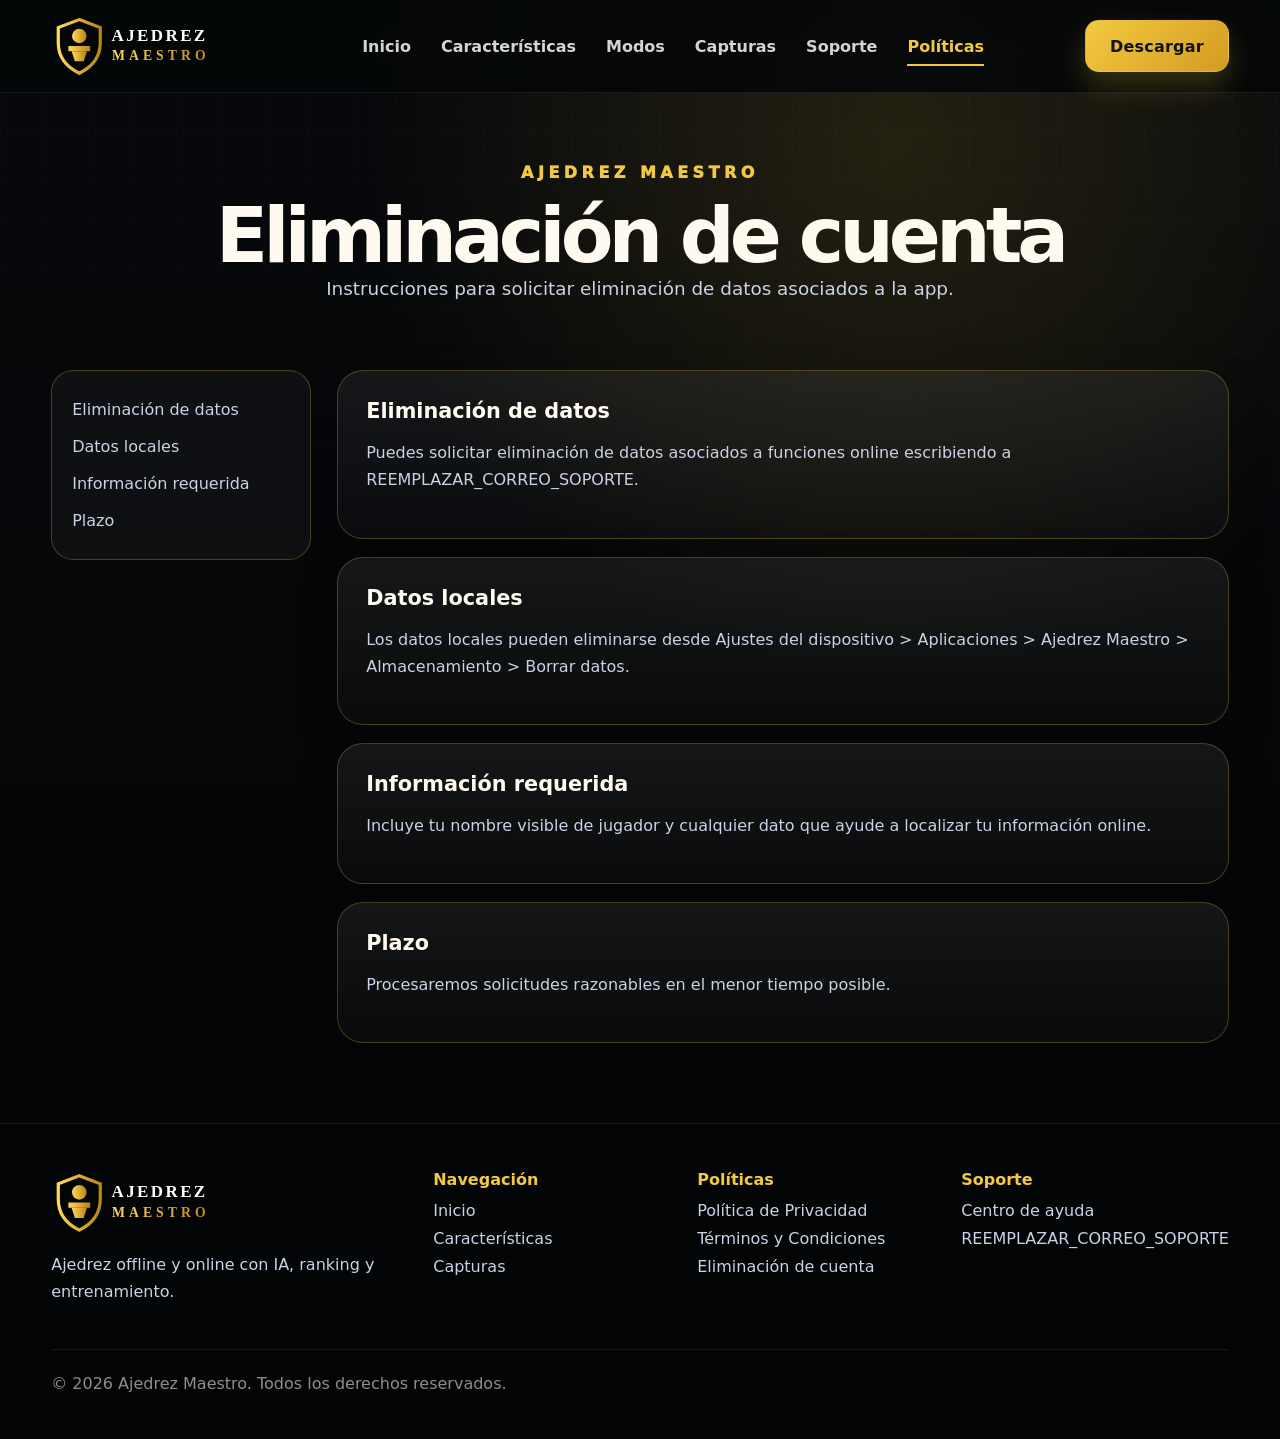
==== delete-account.html @ 15743182 "Sitio web oficial de Ajedrez Maestro" ====
<!doctype html><html lang="es"><head><meta charset="utf-8"><meta name="viewport" content="width=device-width, initial-scale=1">
<meta name="description" content="Ajedrez Maestro: ajedrez offline y online con IA, ranking, puzzles, academia y entrenamiento.">
<link rel="icon" href="assets/favicon.svg"><link rel="stylesheet" href="css/style.css"><title>Eliminación de cuenta | Ajedrez Maestro</title></head><body><header class="header">
  <div class="container nav">
    <a class="logo" href="index.html"><img src="assets/logo.svg" alt="Ajedrez Maestro"></a>
    <button class="menu-toggle" aria-label="Abrir menú">☰</button>
    <nav class="menu">
      <a class="" href="index.html">Inicio</a>
      <a href="index.html#caracteristicas">Características</a>
      <a href="index.html#modos">Modos</a>
      <a href="index.html#capturas">Capturas</a>
      <a class="" href="support.html">Soporte</a>
      <a class="active" href="privacy.html">Políticas</a>
    </nav>
    <a class="btn" href="index.html#descargar">Descargar</a>
  </div>
</header>
<main><section class="page-hero"><div class="container"><div class="kicker">Ajedrez Maestro</div><h1>Eliminación de cuenta</h1><p class="section-sub">Instrucciones para solicitar eliminación de datos asociados a la app.</p></div></section>
<section class="page-content"><div class="container policy-grid"><aside class="toc"><a href="#1">Eliminación de datos</a>
<a href="#2">Datos locales</a>
<a href="#3">Información requerida</a>
<a href="#4">Plazo</a></aside><div class="policy-stack"><section class="policy-card" id="1"><h3>Eliminación de datos</h3><p>Puedes solicitar eliminación de datos asociados a funciones online escribiendo a REEMPLAZAR_CORREO_SOPORTE.</p></section>
<section class="policy-card" id="2"><h3>Datos locales</h3><p>Los datos locales pueden eliminarse desde Ajustes del dispositivo > Aplicaciones > Ajedrez Maestro > Almacenamiento > Borrar datos.</p></section>
<section class="policy-card" id="3"><h3>Información requerida</h3><p>Incluye tu nombre visible de jugador y cualquier dato que ayude a localizar tu información online.</p></section>
<section class="policy-card" id="4"><h3>Plazo</h3><p>Procesaremos solicitudes razonables en el menor tiempo posible.</p></section></div></div></section></main><footer class="footer">
  <div class="container footer-grid">
    <div>
      <img src="assets/logo.svg" alt="Ajedrez Maestro" style="width:210px">
      <p style="color:var(--muted);line-height:1.7">Ajedrez offline y online con IA, ranking y entrenamiento.</p>
    </div>
    <div><h4>Navegación</h4><a href="index.html">Inicio</a><a href="index.html#caracteristicas">Características</a><a href="index.html#capturas">Capturas</a></div>
    <div><h4>Políticas</h4><a href="privacy.html">Política de Privacidad</a><a href="terms.html">Términos y Condiciones</a><a href="delete-account.html">Eliminación de cuenta</a></div>
    <div><h4>Soporte</h4><a href="support.html">Centro de ayuda</a><a href="mailto:REEMPLAZAR_CORREO_SOPORTE">REEMPLAZAR_CORREO_SOPORTE</a></div>
  </div>
  <div class="container copyright">© 2026 Ajedrez Maestro. Todos los derechos reservados.</div>
</footer>
<div class="lightbox"><button class="close-lightbox">×</button><img alt="Captura de Ajedrez Maestro"></div>
<script src="js/app.js"></script></body></html>
---- css/style.css ----
:root{
  --bg:#050607;
  --bg2:#0a0d12;
  --panel:#111720;
  --panel2:#171d26;
  --gold:#f3c942;
  --gold2:#b98516;
  --text:#fffaf0;
  --muted:#c9d3e5;
  --line:rgba(243,201,66,.25);
  --shadow:0 22px 70px rgba(0,0,0,.45);
  --radius:26px;
}
*{box-sizing:border-box}
html{scroll-behavior:smooth}
body{
  margin:0;
  font-family:system-ui,-apple-system,Segoe UI,Roboto,Ubuntu,Cantarell,"Helvetica Neue",Arial,sans-serif;
  color:var(--text);
  background:
    radial-gradient(circle at 70% 10%, rgba(243,201,66,.13), transparent 34%),
    linear-gradient(180deg,#06080b 0%,#030405 100%);
}
body::before{
  content:"";
  position:fixed; inset:0; pointer-events:none; z-index:-1;
  background-image:
    linear-gradient(rgba(255,255,255,.025) 1px,transparent 1px),
    linear-gradient(90deg,rgba(255,255,255,.025) 1px,transparent 1px);
  background-size:44px 44px;
  mask-image:linear-gradient(to bottom,black,transparent 75%);
}
a{color:inherit;text-decoration:none}
img{max-width:100%;display:block}
.container{width:min(1180px,92%);margin:auto}
.header{
  position:sticky; top:0; z-index:50;
  background:rgba(4,6,8,.86);
  backdrop-filter:blur(18px);
  border-bottom:1px solid rgba(255,255,255,.08);
}
.nav{height:92px;display:flex;align-items:center;justify-content:space-between;gap:24px}
.logo{display:flex;align-items:center;gap:14px}
.logo img{width:210px;height:auto}
.menu{display:flex;align-items:center;gap:30px;font-weight:800;color:rgba(255,255,255,.83)}
.menu a{position:relative}
.menu a::after{content:"";position:absolute;left:0;right:0;bottom:-10px;height:2px;background:var(--gold);transform:scaleX(0);transition:.25s}
.menu a:hover,.menu a.active{color:var(--gold)}
.menu a:hover::after,.menu a.active::after{transform:scaleX(1)}
.btn{
  display:inline-flex;align-items:center;justify-content:center;gap:10px;
  min-height:52px;padding:0 24px;border-radius:14px;
  border:1px solid var(--line);font-weight:900;letter-spacing:.2px;
  background:linear-gradient(135deg,var(--gold),#d49b22);color:#111;
  box-shadow:0 14px 30px rgba(243,201,66,.22);
}
.btn.secondary{background:transparent;color:var(--gold);box-shadow:none}
.menu-toggle{display:none;background:transparent;color:#fff;border:1px solid var(--line);border-radius:12px;padding:10px 12px;font-size:22px}
.hero{
  position:relative;
  padding:92px 0 70px;
  overflow:hidden;
}
.hero-grid{display:grid;grid-template-columns:1.02fr .98fr;gap:56px;align-items:center}
.kicker{color:var(--gold);font-weight:1000;letter-spacing:.28em;text-transform:uppercase;margin-bottom:18px}
h1{
  margin:0;
  font-size:clamp(3rem,7vw,6.8rem);
  line-height:.95;
  letter-spacing:-.065em;
}
h1 span,.section-title span{color:var(--gold)}
.hero p{font-size:clamp(1.05rem,2vw,1.45rem);line-height:1.65;color:var(--muted);max-width:660px}
.actions{display:flex;flex-wrap:wrap;gap:16px;margin-top:28px}
.hero-card{
  position:relative;
  border:1px solid var(--line);
  border-radius:32px;
  padding:18px;
  background:linear-gradient(180deg,rgba(255,255,255,.06),rgba(255,255,255,.025));
  box-shadow:var(--shadow);
  transform:perspective(1000px) rotateY(-5deg);
}
.hero-card img{border-radius:24px;aspect-ratio:3/2;object-fit:cover}
.badge-row{display:flex;gap:14px;flex-wrap:wrap;margin-top:24px}
.badge{padding:10px 14px;border:1px solid var(--line);border-radius:999px;background:rgba(255,255,255,.04);color:var(--muted);font-weight:700}
.section{padding:80px 0;border-top:1px solid rgba(255,255,255,.07)}
.section-head{text-align:center;margin-bottom:42px}
.section-title{font-size:clamp(2.3rem,5vw,4.2rem);line-height:1;margin:0 0 16px;letter-spacing:-.045em}
.section-sub{color:var(--muted);font-size:1.15rem;max-width:760px;margin:auto;line-height:1.7}
.features{display:grid;grid-template-columns:repeat(4,1fr);gap:18px}
.feature,.mode,.policy-card{
  background:linear-gradient(180deg,rgba(255,255,255,.065),rgba(255,255,255,.025));
  border:1px solid var(--line);
  border-radius:var(--radius);
  padding:28px;
  box-shadow:0 16px 42px rgba(0,0,0,.23);
}
.icon{width:56px;height:56px;border-radius:18px;display:grid;place-items:center;background:rgba(243,201,66,.1);color:var(--gold);font-size:28px;margin-bottom:18px}
.feature h3,.mode h3,.policy-card h3{margin:0 0 10px;font-size:1.3rem}
.feature p,.mode p,.policy-card p,.page-content p,.page-content li{color:var(--muted);line-height:1.7}
.modes{display:grid;grid-template-columns:repeat(3,1fr);gap:18px}
.gallery-wrap{position:relative}
.gallery{
  display:flex;gap:20px;overflow-x:auto;scroll-snap-type:x mandatory;padding:8px 0 18px;
  scrollbar-color:var(--gold) rgba(255,255,255,.08);
}
.shot{
  min-width:250px;scroll-snap-align:center;
  border:1px solid var(--line);border-radius:28px;padding:10px;
  background:linear-gradient(180deg,#171d26,#080a0d);
  box-shadow:var(--shadow);cursor:pointer;transition:.25s;
}
.shot:hover{transform:translateY(-8px)}
.shot img{border-radius:20px;aspect-ratio:9/16;object-fit:cover}
.shot strong{display:block;text-align:center;padding:14px 6px 6px;color:var(--gold)}
.cta{
  text-align:center;
  background:radial-gradient(circle at center,rgba(243,201,66,.18),transparent 52%);
}
.cta-box{
  border:1px solid var(--line);border-radius:34px;padding:54px 24px;
  background:linear-gradient(180deg,rgba(255,255,255,.07),rgba(255,255,255,.025));
}
.footer{padding:46px 0;border-top:1px solid rgba(255,255,255,.08);background:#030405}
.footer-grid{display:grid;grid-template-columns:1.5fr 1fr 1fr 1fr;gap:28px}
.footer a{display:block;color:var(--muted);margin:9px 0}
.footer h4{color:var(--gold);margin:0 0 12px}
.copyright{border-top:1px solid rgba(255,255,255,.08);margin-top:28px;padding-top:24px;color:rgba(255,255,255,.55)}
.page-hero{padding:70px 0 32px;text-align:center}
.page-hero h1{font-size:clamp(2.8rem,6vw,5rem)}
.page-content{padding:34px 0 80px}
.policy-grid{display:grid;grid-template-columns:260px 1fr;gap:26px;align-items:start}
.toc{position:sticky;top:112px;border:1px solid var(--line);border-radius:22px;padding:20px;background:rgba(255,255,255,.04)}
.toc a{display:block;color:var(--muted);padding:9px 0}
.policy-stack{display:grid;gap:18px}
.lightbox{
  position:fixed;inset:0;display:none;align-items:center;justify-content:center;z-index:100;
  background:rgba(0,0,0,.86);padding:24px;
}
.lightbox.open{display:flex}
.lightbox img{max-height:88vh;border-radius:26px;border:1px solid var(--line)}
.close-lightbox{position:absolute;right:24px;top:20px;border:1px solid var(--line);background:#10151d;color:#fff;border-radius:12px;font-size:24px;padding:8px 14px;cursor:pointer}
@media (max-width:900px){
  .nav{height:82px}
  .menu{display:none;position:absolute;top:82px;left:0;right:0;background:#050607;border-bottom:1px solid var(--line);padding:20px;flex-direction:column}
  .menu.open{display:flex}
  .menu-toggle{display:block}
  .logo img{width:170px}
  .hero-grid,.policy-grid{grid-template-columns:1fr}
  .hero-card{transform:none}
  .features,.modes,.footer-grid{grid-template-columns:1fr}
  h1{font-size:3.3rem}
}
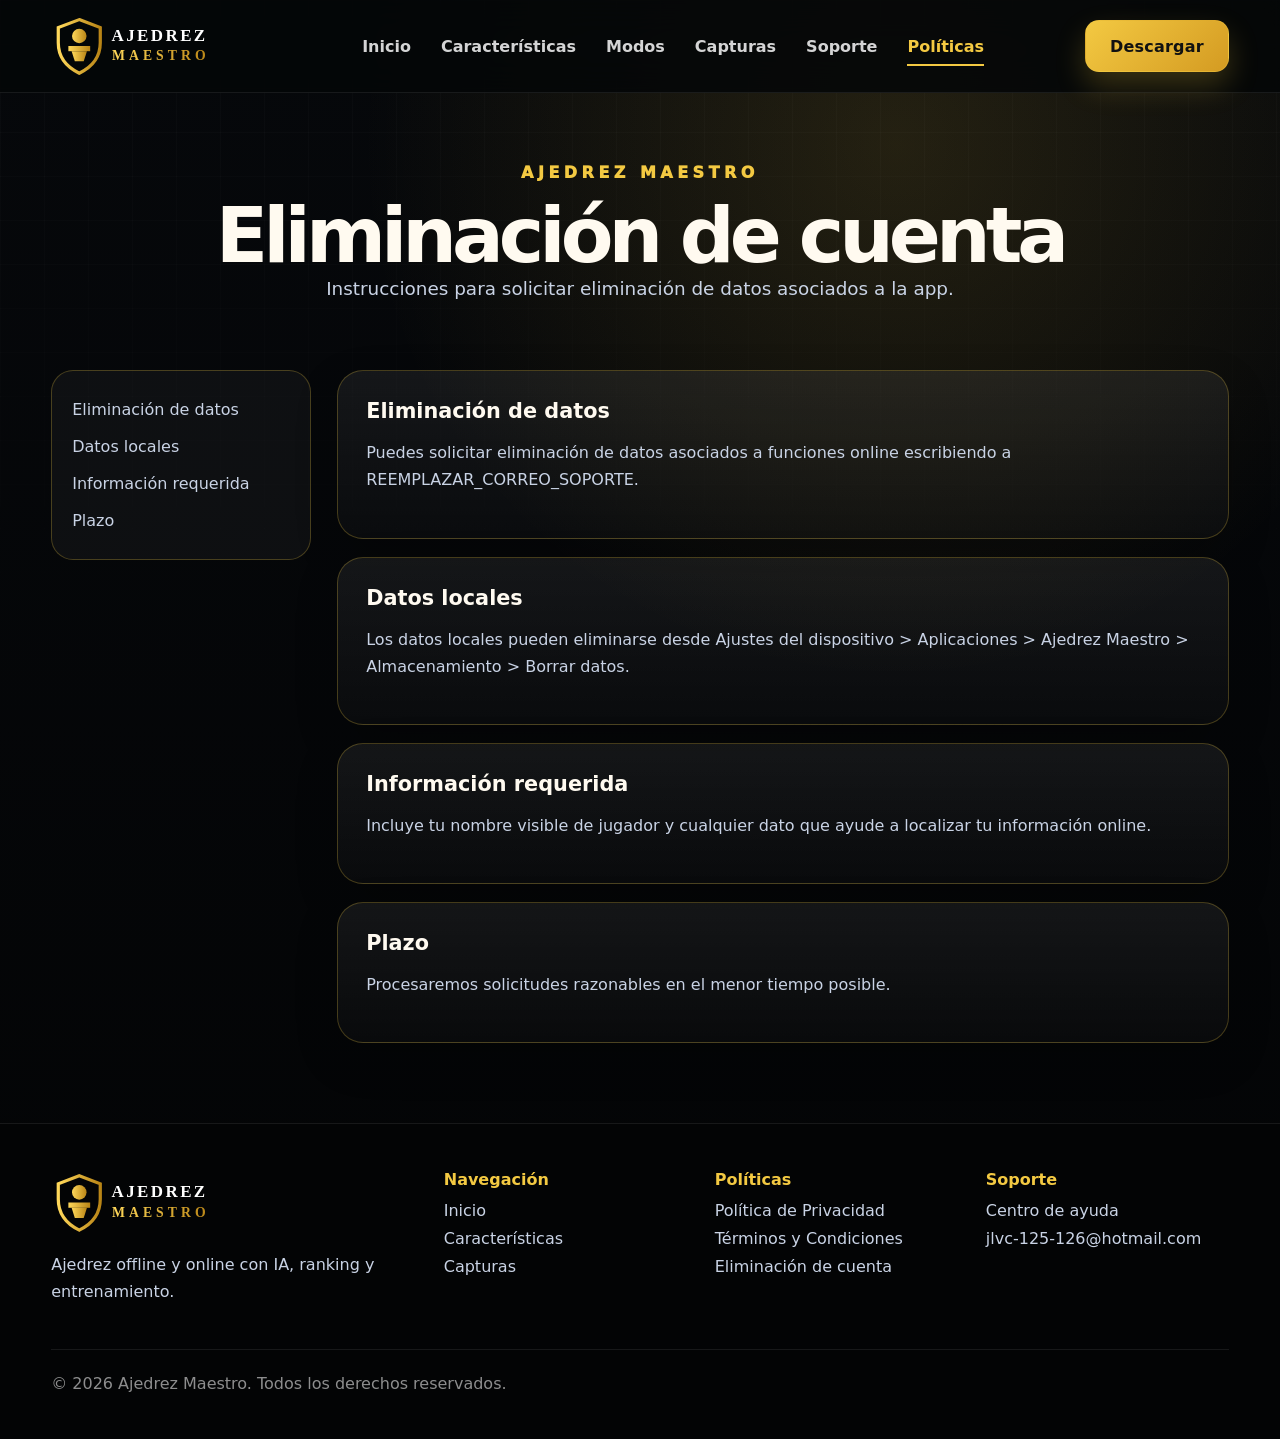
==== commit 66ef9ada: "delete-account.html" ====
--- a/delete-account.html
+++ b/delete-account.html
@@ -30,9 +30,9 @@
     </div>
     <div><h4>Navegación</h4><a href="index.html">Inicio</a><a href="index.html#caracteristicas">Características</a><a href="index.html#capturas">Capturas</a></div>
     <div><h4>Políticas</h4><a href="privacy.html">Política de Privacidad</a><a href="terms.html">Términos y Condiciones</a><a href="delete-account.html">Eliminación de cuenta</a></div>
-    <div><h4>Soporte</h4><a href="support.html">Centro de ayuda</a><a href="mailto:REEMPLAZAR_CORREO_SOPORTE">REEMPLAZAR_CORREO_SOPORTE</a></div>
+    <div><h4>Soporte</h4><a href="support.html">Centro de ayuda</a><a href="mailto:REEMPLAZAR_CORREO_SOPORTE">jlvc-125-126@hotmail.com</a></div>
   </div>
   <div class="container copyright">© 2026 Ajedrez Maestro. Todos los derechos reservados.</div>
 </footer>
 <div class="lightbox"><button class="close-lightbox">×</button><img alt="Captura de Ajedrez Maestro"></div>
-<script src="js/app.js"></script></body></html>+<script src="js/app.js"></script></body></html>
